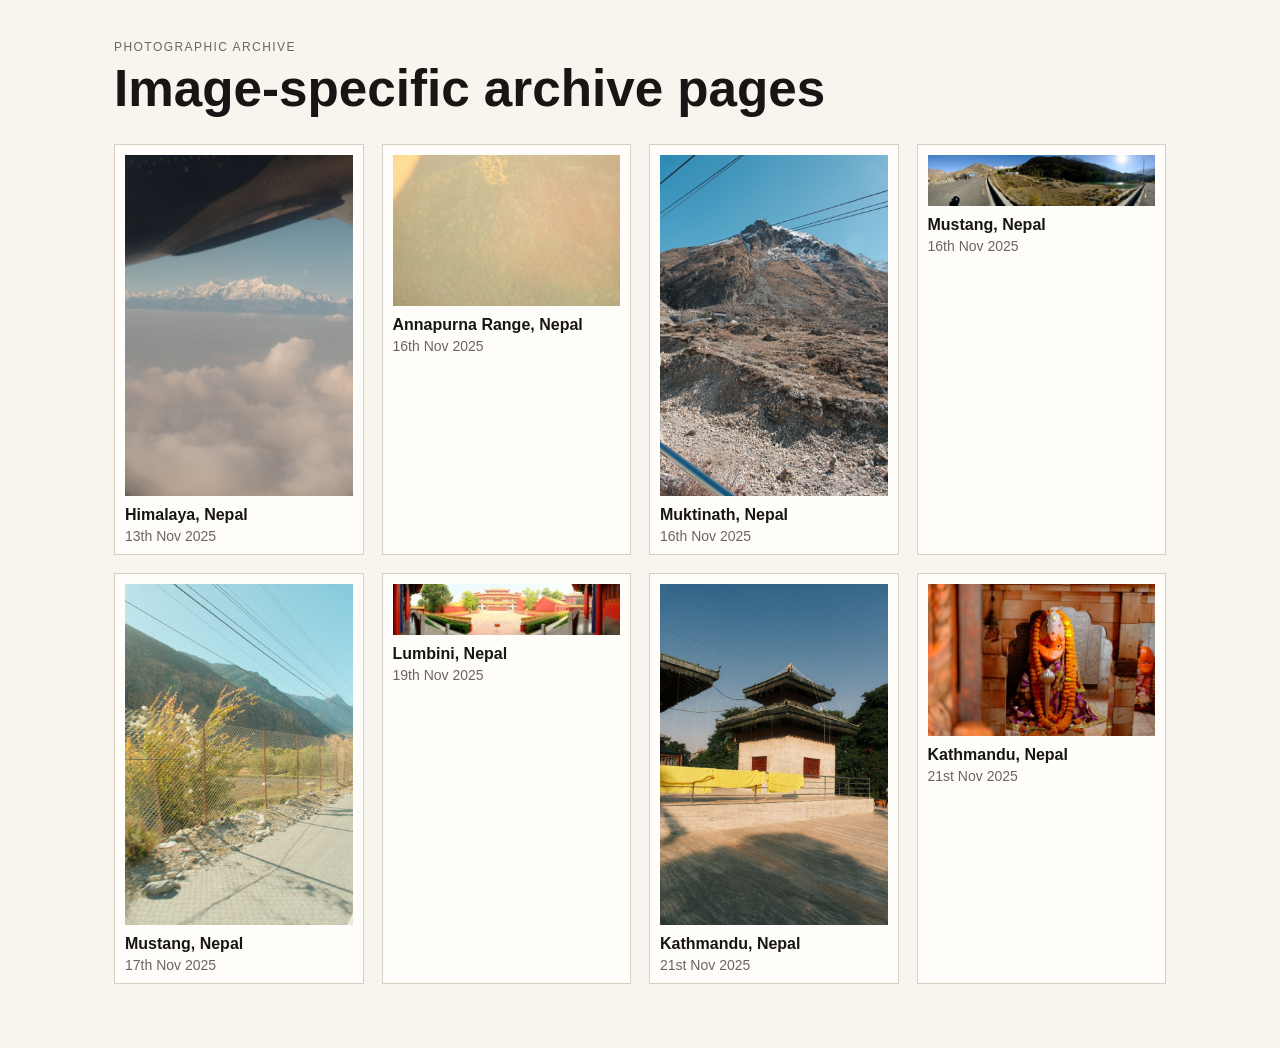
==== index.html @ 3bfbaed7 "Publish photo archive" ====
<!doctype html>
<html lang="en">
<head>
  <meta charset="utf-8" />
  <meta name="viewport" content="width=device-width, initial-scale=1" />
  <title>Photo Archive</title>
  <link rel="stylesheet" href="/assets/site.css" />
</head>
<body class="archive-index">
  <main class="wrap">
    <header class="site-header">
      <p class="eyebrow">Photographic Archive</p>
      <h1>Image-specific archive pages</h1>
    </header>
    <section class="grid">
      <a class="card" href="/p/dscf0310-8b909bae/">
  <img src="/images/dscf0310-8b909bae/detail.jpg" alt="Himalaya, Nepal" />
  <span class="card__label">Himalaya, Nepal</span>
  <span class="card__meta">13th Nov 2025</span>
</a>
<a class="card" href="/p/dscf0754-06ae79a2/">
  <img src="/images/dscf0754-06ae79a2/detail.jpg" alt="Annapurna Range, Nepal" />
  <span class="card__label">Annapurna Range, Nepal</span>
  <span class="card__meta">16th Nov 2025</span>
</a>
<a class="card" href="/p/dscf0997-1486abdd/">
  <img src="/images/dscf0997-1486abdd/detail.jpg" alt="Muktinath, Nepal" />
  <span class="card__label">Muktinath, Nepal</span>
  <span class="card__meta">16th Nov 2025</span>
</a>
<a class="card" href="/p/dscf1025-cd032dc7/">
  <img src="/images/dscf1025-cd032dc7/detail.jpg" alt="Mustang, Nepal" />
  <span class="card__label">Mustang, Nepal</span>
  <span class="card__meta">16th Nov 2025</span>
</a>
<a class="card" href="/p/dscf1044-2c454074/">
  <img src="/images/dscf1044-2c454074/detail.jpg" alt="Mustang, Nepal" />
  <span class="card__label">Mustang, Nepal</span>
  <span class="card__meta">17th Nov 2025</span>
</a>
<a class="card" href="/p/dscf1421-e62c2c17/">
  <img src="/images/dscf1421-e62c2c17/detail.jpg" alt="Lumbini, Nepal" />
  <span class="card__label">Lumbini, Nepal</span>
  <span class="card__meta">19th Nov 2025</span>
</a>
<a class="card" href="/p/dscf1485-e1faf203/">
  <img src="/images/dscf1485-e1faf203/detail.jpg" alt="Kathmandu, Nepal" />
  <span class="card__label">Kathmandu, Nepal</span>
  <span class="card__meta">21st Nov 2025</span>
</a>
<a class="card" href="/p/dscf1502-a4a870d9/">
  <img src="/images/dscf1502-a4a870d9/detail.jpg" alt="Kathmandu, Nepal" />
  <span class="card__label">Kathmandu, Nepal</span>
  <span class="card__meta">21st Nov 2025</span>
</a>
    </section>
  </main>
</body>
</html>
---- assets/site.css ----
:root {
  --paper: #f8f4ee;
  --ink: #181614;
  --muted: #6d655d;
  --rule: #d9cec0;
  --accent: #8c6e44;
  --panel: #fffdfa;
}

* { box-sizing: border-box; }
body {
  margin: 0;
  background: var(--paper);
  color: var(--ink);
  font-family: "Public Sans", Arial, sans-serif;
}
a { color: inherit; }
.wrap {
  max-width: 1100px;
  margin: 0 auto;
  padding: 40px 24px 64px;
}
.site-header, .page-header {
  margin-bottom: 28px;
}
.eyebrow {
  margin: 0 0 8px;
  text-transform: uppercase;
  letter-spacing: .12em;
  font-size: 12px;
  color: var(--muted);
}
h1 {
  margin: 0 0 8px;
  font-size: clamp(28px, 4vw, 52px);
  line-height: 1.05;
}
.lede {
  margin: 0;
  color: var(--muted);
}
.grid {
  display: grid;
  grid-template-columns: repeat(auto-fill, minmax(240px, 1fr));
  gap: 18px;
}
.card {
  display: block;
  text-decoration: none;
  background: var(--panel);
  border: 1px solid var(--rule);
  padding: 10px;
}
.card img {
  width: 100%;
  display: block;
  margin-bottom: 10px;
}
.card__label {
  display: block;
  font-weight: 600;
}
.card__meta {
  display: block;
  margin-top: 4px;
  color: var(--muted);
  font-size: 14px;
}
.hero {
  margin: 0 0 28px;
}
.hero img {
  width: 100%;
  display: block;
}
.meta-grid {
  display: grid;
  grid-template-columns: repeat(2, minmax(0, 1fr));
  gap: 18px;
}
.meta-card {
  background: var(--panel);
  border: 1px solid var(--rule);
  padding: 18px;
}
.meta-card.wide {
  grid-column: 1 / -1;
}
.meta-card h3 {
  margin: 0 0 12px;
  font-size: 16px;
}
.meta-card p {
  margin: 0 0 8px;
  line-height: 1.5;
}
.meta-card .muted {
  color: var(--muted);
}
.meta-card ul {
  list-style: none;
  margin: 0;
  padding: 0;
}
.meta-card li {
  display: flex;
  justify-content: space-between;
  gap: 12px;
  padding: 8px 0;
  border-top: 1px solid var(--rule);
}
.meta-card li:first-child {
  border-top: 0;
  padding-top: 0;
}
.meta-card li span {
  color: var(--muted);
}
.settings-list li {
  align-items: start;
}
.settings-list strong {
  text-align: right;
  max-width: 58%;
}
@media (max-width: 720px) {
  .meta-grid {
    grid-template-columns: 1fr;
  }
  .meta-card li {
    flex-direction: column;
    gap: 4px;
  }
  .settings-list strong {
    max-width: 100%;
    text-align: left;
  }
}
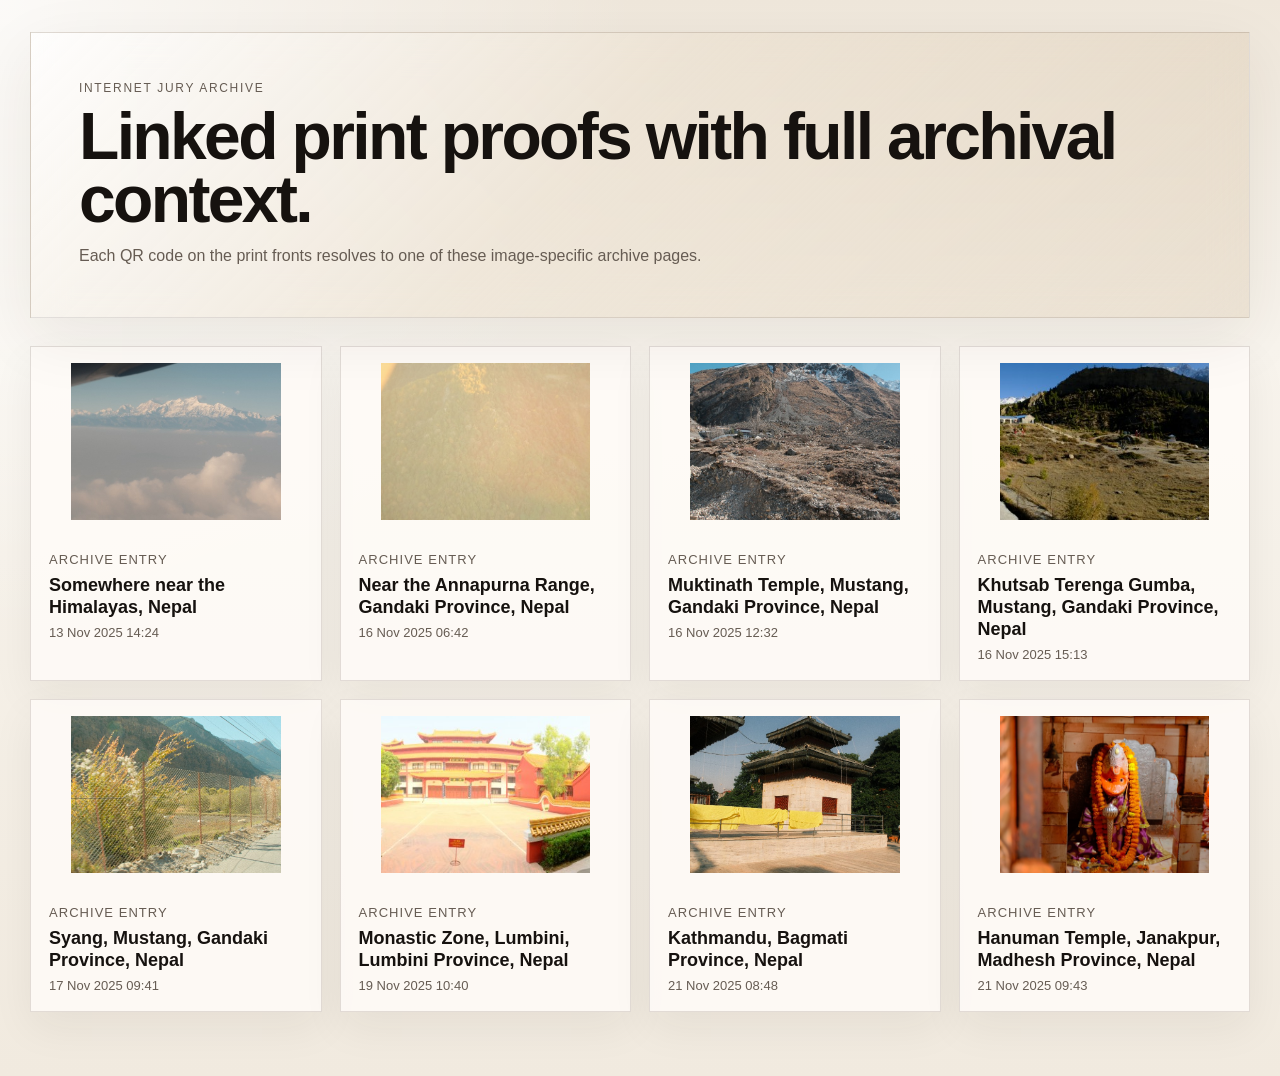
==== commit 7a4d5359: "Publish photo archive" ====
--- a/index.html
+++ b/index.html
@@ -3,55 +3,98 @@
 <head>
   <meta charset="utf-8" />
   <meta name="viewport" content="width=device-width, initial-scale=1" />
-  <title>Photo Archive</title>
+  <title>Internet Jury Archive</title>
   <link rel="stylesheet" href="/assets/site.css" />
 </head>
 <body class="archive-index">
-  <main class="wrap">
-    <header class="site-header">
-      <p class="eyebrow">Photographic Archive</p>
-      <h1>Image-specific archive pages</h1>
-    </header>
-    <section class="grid">
-      <a class="card" href="/p/dscf0310-8b909bae/">
-  <img src="/images/dscf0310-8b909bae/detail.jpg" alt="Himalaya, Nepal" />
-  <span class="card__label">Himalaya, Nepal</span>
-  <span class="card__meta">13th Nov 2025</span>
+  <main class="shell">
+    <section class="index-hero">
+      <div class="index-hero__copy">
+        <p class="eyebrow">Internet Jury Archive</p>
+        <h1>Linked print proofs with full archival context.</h1>
+        <p class="lede">Each QR code on the print fronts resolves to one of these image-specific archive pages.</p>
+      </div>
+    </section>
+    <section class="archive-grid">
+      <a class="archive-card" href="/p/dscf0310-8b909bae/">
+  <figure class="archive-card__image">
+    <img src="/images/dscf0310-8b909bae/detail.jpg" alt="Somewhere near the Himalayas, Nepal" />
+  </figure>
+  <div class="archive-card__body">
+    <span class="archive-card__eyebrow">Archive entry</span>
+    <strong class="archive-card__label">Somewhere near the Himalayas, Nepal</strong>
+    <span class="archive-card__meta">13 Nov 2025  14:24</span>
+  </div>
 </a>
-<a class="card" href="/p/dscf0754-06ae79a2/">
-  <img src="/images/dscf0754-06ae79a2/detail.jpg" alt="Annapurna Range, Nepal" />
-  <span class="card__label">Annapurna Range, Nepal</span>
-  <span class="card__meta">16th Nov 2025</span>
+<a class="archive-card" href="/p/dscf0754-06ae79a2/">
+  <figure class="archive-card__image">
+    <img src="/images/dscf0754-06ae79a2/detail.jpg" alt="Near the Annapurna Range, Gandaki Province, Nepal" />
+  </figure>
+  <div class="archive-card__body">
+    <span class="archive-card__eyebrow">Archive entry</span>
+    <strong class="archive-card__label">Near the Annapurna Range, Gandaki Province, Nepal</strong>
+    <span class="archive-card__meta">16 Nov 2025  06:42</span>
+  </div>
 </a>
-<a class="card" href="/p/dscf0997-1486abdd/">
-  <img src="/images/dscf0997-1486abdd/detail.jpg" alt="Muktinath, Nepal" />
-  <span class="card__label">Muktinath, Nepal</span>
-  <span class="card__meta">16th Nov 2025</span>
+<a class="archive-card" href="/p/dscf0997-1486abdd/">
+  <figure class="archive-card__image">
+    <img src="/images/dscf0997-1486abdd/detail.jpg" alt="Muktinath Temple, Mustang, Gandaki Province, Nepal" />
+  </figure>
+  <div class="archive-card__body">
+    <span class="archive-card__eyebrow">Archive entry</span>
+    <strong class="archive-card__label">Muktinath Temple, Mustang, Gandaki Province, Nepal</strong>
+    <span class="archive-card__meta">16 Nov 2025  12:32</span>
+  </div>
 </a>
-<a class="card" href="/p/dscf1025-cd032dc7/">
-  <img src="/images/dscf1025-cd032dc7/detail.jpg" alt="Mustang, Nepal" />
-  <span class="card__label">Mustang, Nepal</span>
-  <span class="card__meta">16th Nov 2025</span>
+<a class="archive-card" href="/p/dscf1025-cd032dc7/">
+  <figure class="archive-card__image">
+    <img src="/images/dscf1025-cd032dc7/detail.jpg" alt="Khutsab Terenga Gumba, Mustang, Gandaki Province, Nepal" />
+  </figure>
+  <div class="archive-card__body">
+    <span class="archive-card__eyebrow">Archive entry</span>
+    <strong class="archive-card__label">Khutsab Terenga Gumba, Mustang, Gandaki Province, Nepal</strong>
+    <span class="archive-card__meta">16 Nov 2025  15:13</span>
+  </div>
 </a>
-<a class="card" href="/p/dscf1044-2c454074/">
-  <img src="/images/dscf1044-2c454074/detail.jpg" alt="Mustang, Nepal" />
-  <span class="card__label">Mustang, Nepal</span>
-  <span class="card__meta">17th Nov 2025</span>
+<a class="archive-card" href="/p/dscf1044-2c454074/">
+  <figure class="archive-card__image">
+    <img src="/images/dscf1044-2c454074/detail.jpg" alt="Syang, Mustang, Gandaki Province, Nepal" />
+  </figure>
+  <div class="archive-card__body">
+    <span class="archive-card__eyebrow">Archive entry</span>
+    <strong class="archive-card__label">Syang, Mustang, Gandaki Province, Nepal</strong>
+    <span class="archive-card__meta">17 Nov 2025  09:41</span>
+  </div>
 </a>
-<a class="card" href="/p/dscf1421-e62c2c17/">
-  <img src="/images/dscf1421-e62c2c17/detail.jpg" alt="Lumbini, Nepal" />
-  <span class="card__label">Lumbini, Nepal</span>
-  <span class="card__meta">19th Nov 2025</span>
+<a class="archive-card" href="/p/dscf1421-e62c2c17/">
+  <figure class="archive-card__image">
+    <img src="/images/dscf1421-e62c2c17/detail.jpg" alt="Monastic Zone, Lumbini, Lumbini Province, Nepal" />
+  </figure>
+  <div class="archive-card__body">
+    <span class="archive-card__eyebrow">Archive entry</span>
+    <strong class="archive-card__label">Monastic Zone, Lumbini, Lumbini Province, Nepal</strong>
+    <span class="archive-card__meta">19 Nov 2025  10:40</span>
+  </div>
 </a>
-<a class="card" href="/p/dscf1485-e1faf203/">
-  <img src="/images/dscf1485-e1faf203/detail.jpg" alt="Kathmandu, Nepal" />
-  <span class="card__label">Kathmandu, Nepal</span>
-  <span class="card__meta">21st Nov 2025</span>
+<a class="archive-card" href="/p/dscf1485-e1faf203/">
+  <figure class="archive-card__image">
+    <img src="/images/dscf1485-e1faf203/detail.jpg" alt="Kathmandu, Bagmati Province, Nepal" />
+  </figure>
+  <div class="archive-card__body">
+    <span class="archive-card__eyebrow">Archive entry</span>
+    <strong class="archive-card__label">Kathmandu, Bagmati Province, Nepal</strong>
+    <span class="archive-card__meta">21 Nov 2025  08:48</span>
+  </div>
 </a>
-<a class="card" href="/p/dscf1502-a4a870d9/">
-  <img src="/images/dscf1502-a4a870d9/detail.jpg" alt="Kathmandu, Nepal" />
-  <span class="card__label">Kathmandu, Nepal</span>
-  <span class="card__meta">21st Nov 2025</span>
+<a class="archive-card" href="/p/dscf1502-a4a870d9/">
+  <figure class="archive-card__image">
+    <img src="/images/dscf1502-a4a870d9/detail.jpg" alt="Hanuman Temple, Janakpur, Madhesh Province, Nepal" />
+  </figure>
+  <div class="archive-card__body">
+    <span class="archive-card__eyebrow">Archive entry</span>
+    <strong class="archive-card__label">Hanuman Temple, Janakpur, Madhesh Province, Nepal</strong>
+    <span class="archive-card__meta">21 Nov 2025  09:43</span>
+  </div>
 </a>
     </section>
   </main>
--- a/assets/site.css
+++ b/assets/site.css
@@ -1,138 +1,302 @@
 :root {
-  --paper: #f8f4ee;
-  --ink: #181614;
-  --muted: #6d655d;
-  --rule: #d9cec0;
-  --accent: #8c6e44;
-  --panel: #fffdfa;
+  --paper: #f4efe6;
+  --ink: #16120f;
+  --muted: #665c53;
+  --rule: rgba(103, 87, 74, 0.18);
+  --panel: rgba(255, 252, 248, 0.84);
+  --panel-strong: rgba(255, 252, 248, 0.92);
+  --accent: #8a6944;
+  --accent-soft: #eadfce;
+  --glow: rgba(139, 110, 68, 0.16);
+  --hero-grad: linear-gradient(135deg, rgba(255,255,255,0.72), rgba(234,223,206,0.6) 45%, rgba(183,149,102,0.18));
 }
 
 * { box-sizing: border-box; }
+html, body { margin: 0; }
 body {
-  margin: 0;
-  background: var(--paper);
+  background:
+    radial-gradient(circle at top left, rgba(255,255,255,0.8), transparent 38%),
+    linear-gradient(180deg, #efe7db 0%, #f8f4ed 32%, #f1eadf 100%);
   color: var(--ink);
   font-family: "Public Sans", Arial, sans-serif;
 }
 a { color: inherit; }
-.wrap {
-  max-width: 1100px;
+img { display: block; max-width: 100%; }
+
+.shell {
+  width: min(1220px, calc(100vw - 40px));
   margin: 0 auto;
-  padding: 40px 24px 64px;
-}
-.site-header, .page-header {
+  padding: 32px 0 64px;
+}
+
+.eyebrow {
+  margin: 0 0 10px;
+  text-transform: uppercase;
+  letter-spacing: 0.14em;
+  font-size: 12px;
+  color: var(--muted);
+}
+
+.lede {
+  margin: 0;
+  color: var(--muted);
+  line-height: 1.55;
+}
+
+h1, h2, h3, p { margin-top: 0; }
+h1 {
+  margin-bottom: 12px;
+  font-size: clamp(34px, 6vw, 66px);
+  line-height: 0.96;
+  letter-spacing: -0.04em;
+}
+
+h2 {
+  margin: 0;
+  font-size: clamp(24px, 3vw, 34px);
+  line-height: 1.03;
+}
+
+h3 {
+  margin: 0;
+  font-size: 16px;
+}
+
+.index-hero,
+.page-hero {
+  position: relative;
+  overflow: hidden;
+  border: 1px solid var(--rule);
+  background: var(--hero-grad);
+  backdrop-filter: blur(18px);
+  box-shadow: 0 20px 60px rgba(46, 35, 22, 0.08);
+}
+
+.index-hero {
+  padding: 48px;
   margin-bottom: 28px;
 }
-.eyebrow {
-  margin: 0 0 8px;
-  text-transform: uppercase;
-  letter-spacing: .12em;
-  font-size: 12px;
-  color: var(--muted);
-}
-h1 {
-  margin: 0 0 8px;
-  font-size: clamp(28px, 4vw, 52px);
-  line-height: 1.05;
-}
-.lede {
-  margin: 0;
-  color: var(--muted);
-}
-.grid {
-  display: grid;
-  grid-template-columns: repeat(auto-fill, minmax(240px, 1fr));
+
+.archive-grid {
+  display: grid;
+  grid-template-columns: repeat(auto-fit, minmax(250px, 1fr));
   gap: 18px;
 }
-.card {
+
+.archive-card {
   display: block;
   text-decoration: none;
   background: var(--panel);
   border: 1px solid var(--rule);
-  padding: 10px;
-}
-.card img {
+  overflow: hidden;
+  transition: transform .18s ease, box-shadow .18s ease;
+  box-shadow: 0 16px 40px rgba(42, 29, 16, 0.06);
+}
+
+.archive-card:hover {
+  transform: translateY(-2px);
+  box-shadow: 0 20px 44px rgba(42, 29, 16, 0.12);
+}
+
+.archive-card__image img {
   width: 100%;
+  aspect-ratio: 4 / 3;
+  object-fit: cover;
+}
+
+.archive-card__body {
+  padding: 16px 18px 18px;
+}
+
+.archive-card__eyebrow,
+.archive-card__meta {
   display: block;
-  margin-bottom: 10px;
-}
-.card__label {
+  color: var(--muted);
+  font-size: 13px;
+}
+
+.archive-card__eyebrow {
+  margin-bottom: 8px;
+  letter-spacing: 0.08em;
+  text-transform: uppercase;
+}
+
+.archive-card__label {
   display: block;
-  font-weight: 600;
-}
-.card__meta {
-  display: block;
-  margin-top: 4px;
-  color: var(--muted);
-  font-size: 14px;
-}
-.hero {
-  margin: 0 0 28px;
-}
-.hero img {
+  margin-bottom: 6px;
+  font-size: 18px;
+  line-height: 1.22;
+}
+
+.page {
+  display: grid;
+  gap: 24px;
+}
+
+.page-hero {
+  display: grid;
+  grid-template-columns: minmax(0, 1.65fr) minmax(280px, 0.95fr);
+  gap: 0;
+}
+
+.page-hero__media {
+  min-height: 520px;
+  background: rgba(255,255,255,0.22);
+}
+
+.page-hero__media img {
   width: 100%;
-  display: block;
-}
+  height: 100%;
+  object-fit: cover;
+}
+
+.page-hero__aside {
+  padding: 34px 30px;
+  background: linear-gradient(180deg, rgba(255,255,255,0.64), rgba(255,250,244,0.86));
+  border-left: 1px solid var(--rule);
+}
+
+.hero-facts {
+  display: grid;
+  gap: 12px;
+  margin: 28px 0 0;
+}
+
+.hero-facts div {
+  padding-top: 10px;
+  border-top: 1px solid var(--rule);
+}
+
+.hero-facts dt {
+  margin-bottom: 4px;
+  color: var(--muted);
+  font-size: 12px;
+  text-transform: uppercase;
+  letter-spacing: .12em;
+}
+
+.hero-facts dd {
+  margin: 0;
+  font-size: 15px;
+  line-height: 1.35;
+}
+
 .meta-grid {
   display: grid;
   grid-template-columns: repeat(2, minmax(0, 1fr));
   gap: 18px;
 }
+
+.meta-card,
+.editorial-note,
+.wide-section {
+  background: var(--panel-strong);
+  border: 1px solid var(--rule);
+  box-shadow: 0 10px 32px rgba(42, 29, 16, 0.05);
+}
+
 .meta-card {
-  background: var(--panel);
-  border: 1px solid var(--rule);
-  padding: 18px;
-}
-.meta-card.wide {
-  grid-column: 1 / -1;
-}
-.meta-card h3 {
-  margin: 0 0 12px;
-  font-size: 16px;
-}
-.meta-card p {
-  margin: 0 0 8px;
-  line-height: 1.5;
-}
-.meta-card .muted {
-  color: var(--muted);
-}
-.meta-card ul {
+  padding: 20px;
+}
+
+.meta-card__header {
+  display: flex;
+  align-items: center;
+  gap: 10px;
+  margin-bottom: 12px;
+}
+
+.meta-card__icon {
+  display: inline-flex;
+  align-items: center;
+  justify-content: center;
+  width: 28px;
+  height: 28px;
+  border-radius: 999px;
+  background: var(--accent-soft);
+  color: var(--accent);
+  font-size: 15px;
+}
+
+.meta-card__value {
+  margin-bottom: 8px;
+  font-size: 17px;
+  line-height: 1.38;
+}
+
+.meta-card__muted,
+.meta-card__source {
+  margin: 0;
+  color: var(--muted);
+  font-size: 14px;
+  line-height: 1.45;
+}
+
+.meta-card__source a {
+  color: var(--accent);
+}
+
+.fact-list,
+.settings-grid {
   list-style: none;
   margin: 0;
   padding: 0;
 }
-.meta-card li {
+
+.fact-list li,
+.settings-grid li {
   display: flex;
   justify-content: space-between;
-  gap: 12px;
-  padding: 8px 0;
+  gap: 16px;
+  padding: 10px 0;
   border-top: 1px solid var(--rule);
 }
-.meta-card li:first-child {
+
+.fact-list li:first-child,
+.settings-grid li:first-child {
   border-top: 0;
   padding-top: 0;
 }
-.meta-card li span {
-  color: var(--muted);
-}
-.settings-list li {
-  align-items: start;
-}
-.settings-list strong {
+
+.fact-list span,
+.settings-grid span {
+  color: var(--muted);
+}
+
+.fact-list strong,
+.settings-grid strong {
   text-align: right;
-  max-width: 58%;
-}
-@media (max-width: 720px) {
-  .meta-grid {
+  max-width: 60%;
+  line-height: 1.35;
+}
+
+.editorial-note,
+.wide-section {
+  padding: 24px;
+}
+
+.settings-grid {
+  display: grid;
+  grid-template-columns: repeat(2, minmax(0, 1fr));
+  column-gap: 26px;
+}
+
+@media (max-width: 940px) {
+  .page-hero {
     grid-template-columns: 1fr;
   }
-  .meta-card li {
-    flex-direction: column;
-    gap: 4px;
+
+  .page-hero__media {
+    min-height: 360px;
   }
-  .settings-list strong {
-    max-width: 100%;
-    text-align: left;
+
+  .page-hero__aside {
+    border-left: 0;
+    border-top: 1px solid var(--rule);
+  }
+
+  .meta-grid,
+  .settings-grid {
+    grid-template-columns: 1fr;
   }
 }
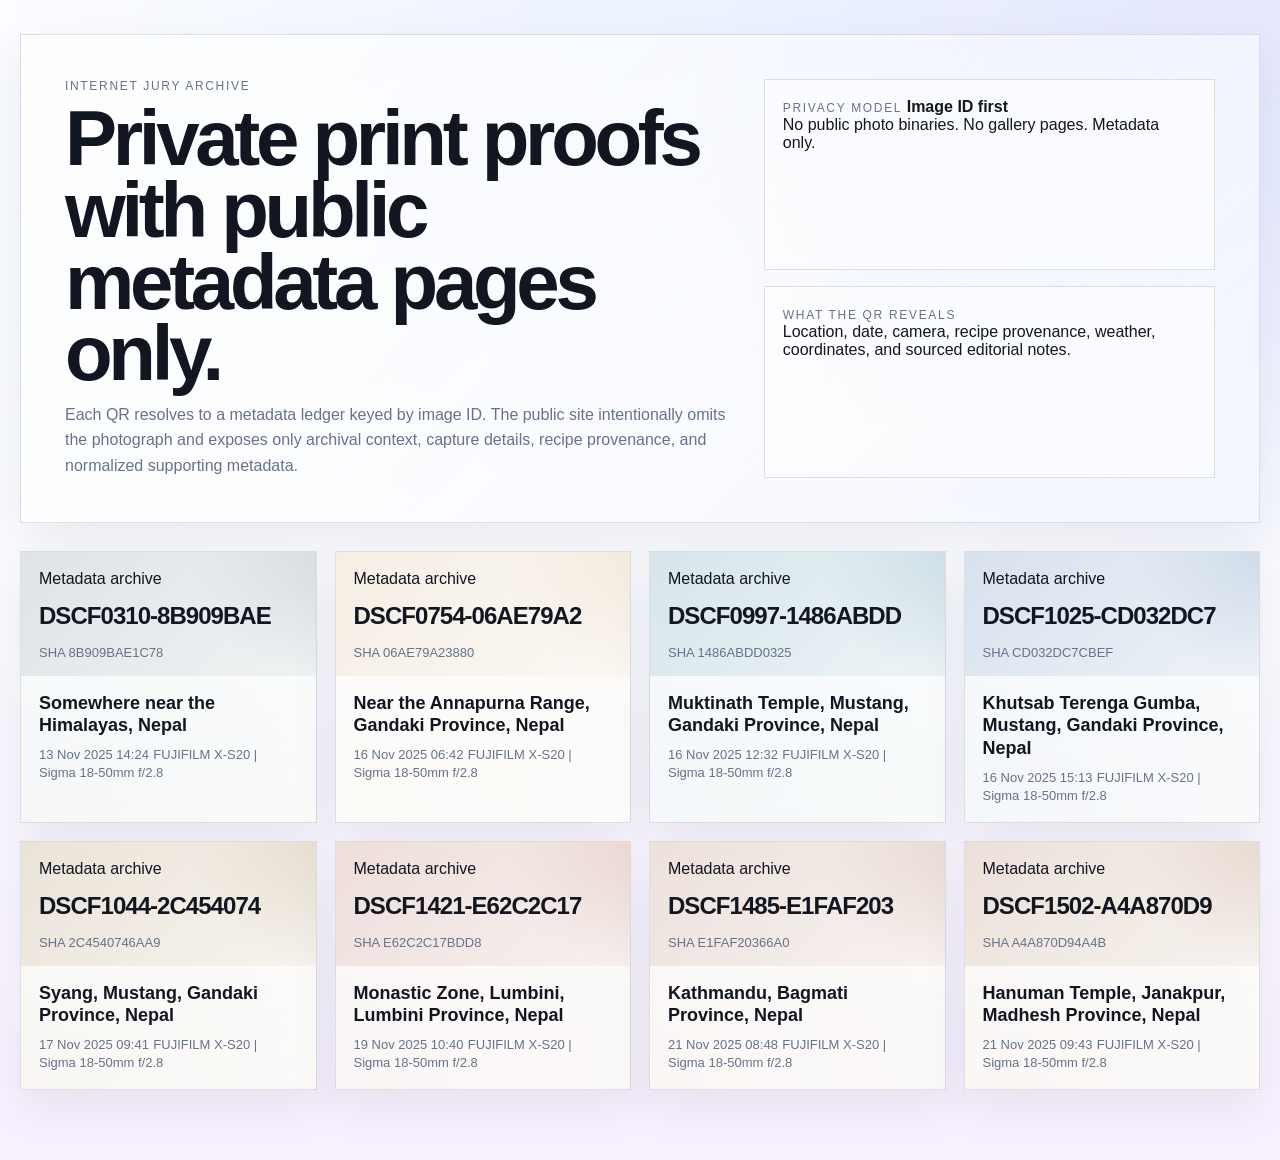
==== commit 0d8a8259: "Publish photo archive" ====
--- a/index.html
+++ b/index.html
@@ -3,6 +3,7 @@
 <head>
   <meta charset="utf-8" />
   <meta name="viewport" content="width=device-width, initial-scale=1" />
+  <meta name="robots" content="noindex,noimageindex,nofollow" />
   <title>Internet Jury Archive</title>
   <link rel="stylesheet" href="/assets/site.css" />
 </head>
@@ -11,89 +12,117 @@
     <section class="index-hero">
       <div class="index-hero__copy">
         <p class="eyebrow">Internet Jury Archive</p>
-        <h1>Linked print proofs with full archival context.</h1>
-        <p class="lede">Each QR code on the print fronts resolves to one of these image-specific archive pages.</p>
+        <h1>Private print proofs with public metadata pages only.</h1>
+        <p class="lede">Each QR resolves to a metadata ledger keyed by image ID. The public site intentionally omits the photograph and exposes only archival context, capture details, recipe provenance, and normalized supporting metadata.</p>
+      </div>
+      <div class="index-hero__panel">
+        <div>
+          <span class="panel-label">Privacy model</span>
+          <strong>Image ID first</strong>
+          <p>No public photo binaries. No gallery pages. Metadata only.</p>
+        </div>
+        <div>
+          <span class="panel-label">What the QR reveals</span>
+          <p>Location, date, camera, recipe provenance, weather, coordinates, and sourced editorial notes.</p>
+        </div>
       </div>
     </section>
+
     <section class="archive-grid">
-      <a class="archive-card" href="/p/dscf0310-8b909bae/">
-  <figure class="archive-card__image">
-    <img src="/images/dscf0310-8b909bae/detail.jpg" alt="Somewhere near the Himalayas, Nepal" />
-  </figure>
+      <a class="archive-card" href="/p/dscf0310-8b909bae/" style="--accent:#738A94;--accent-soft:#D8DEE1;--panel:#EEF1F2;--date-accent:#63777F;--weather-accent:#96A7AF;">
+  <div class="archive-card__hero">
+    <span class="archive-card__eyebrow">Metadata archive</span>
+    <strong class="archive-card__id">DSCF0310-8B909BAE</strong>
+    <span class="archive-card__checksum">SHA 8B909BAE1C78</span>
+  </div>
   <div class="archive-card__body">
-    <span class="archive-card__eyebrow">Archive entry</span>
     <strong class="archive-card__label">Somewhere near the Himalayas, Nepal</strong>
     <span class="archive-card__meta">13 Nov 2025  14:24</span>
+    <span class="archive-card__meta">FUJIFILM X-S20  |  Sigma 18-50mm f/2.8</span>
   </div>
 </a>
-<a class="archive-card" href="/p/dscf0754-06ae79a2/">
-  <figure class="archive-card__image">
-    <img src="/images/dscf0754-06ae79a2/detail.jpg" alt="Near the Annapurna Range, Gandaki Province, Nepal" />
-  </figure>
+<a class="archive-card" href="/p/dscf0754-06ae79a2/" style="--accent:#D4B88E;--accent-soft:#F3EBDF;--panel:#FAF6F1;--date-accent:#B69E7A;--weather-accent:#DFCAAA;">
+  <div class="archive-card__hero">
+    <span class="archive-card__eyebrow">Metadata archive</span>
+    <strong class="archive-card__id">DSCF0754-06AE79A2</strong>
+    <span class="archive-card__checksum">SHA 06AE79A23880</span>
+  </div>
   <div class="archive-card__body">
-    <span class="archive-card__eyebrow">Archive entry</span>
     <strong class="archive-card__label">Near the Annapurna Range, Gandaki Province, Nepal</strong>
     <span class="archive-card__meta">16 Nov 2025  06:42</span>
+    <span class="archive-card__meta">FUJIFILM X-S20  |  Sigma 18-50mm f/2.8</span>
   </div>
 </a>
-<a class="archive-card" href="/p/dscf0997-1486abdd/">
-  <figure class="archive-card__image">
-    <img src="/images/dscf0997-1486abdd/detail.jpg" alt="Muktinath Temple, Mustang, Gandaki Province, Nepal" />
-  </figure>
+<a class="archive-card" href="/p/dscf0997-1486abdd/" style="--accent:#5390A9;--accent-soft:#CFE0E7;--panel:#EAF2F5;--date-accent:#477C91;--weather-accent:#7EACBE;">
+  <div class="archive-card__hero">
+    <span class="archive-card__eyebrow">Metadata archive</span>
+    <strong class="archive-card__id">DSCF0997-1486ABDD</strong>
+    <span class="archive-card__checksum">SHA 1486ABDD0325</span>
+  </div>
   <div class="archive-card__body">
-    <span class="archive-card__eyebrow">Archive entry</span>
     <strong class="archive-card__label">Muktinath Temple, Mustang, Gandaki Province, Nepal</strong>
     <span class="archive-card__meta">16 Nov 2025  12:32</span>
+    <span class="archive-card__meta">FUJIFILM X-S20  |  Sigma 18-50mm f/2.8</span>
   </div>
 </a>
-<a class="archive-card" href="/p/dscf1025-cd032dc7/">
-  <figure class="archive-card__image">
-    <img src="/images/dscf1025-cd032dc7/detail.jpg" alt="Khutsab Terenga Gumba, Mustang, Gandaki Province, Nepal" />
-  </figure>
+<a class="archive-card" href="/p/dscf1025-cd032dc7/" style="--accent:#5782B3;--accent-soft:#D0DCEA;--panel:#EBF0F6;--date-accent:#4B709A;--weather-accent:#81A1C6;">
+  <div class="archive-card__hero">
+    <span class="archive-card__eyebrow">Metadata archive</span>
+    <strong class="archive-card__id">DSCF1025-CD032DC7</strong>
+    <span class="archive-card__checksum">SHA CD032DC7CBEF</span>
+  </div>
   <div class="archive-card__body">
-    <span class="archive-card__eyebrow">Archive entry</span>
     <strong class="archive-card__label">Khutsab Terenga Gumba, Mustang, Gandaki Province, Nepal</strong>
     <span class="archive-card__meta">16 Nov 2025  15:13</span>
+    <span class="archive-card__meta">FUJIFILM X-S20  |  Sigma 18-50mm f/2.8</span>
   </div>
 </a>
-<a class="archive-card" href="/p/dscf1044-2c454074/">
-  <figure class="archive-card__image">
-    <img src="/images/dscf1044-2c454074/detail.jpg" alt="Syang, Mustang, Gandaki Province, Nepal" />
-  </figure>
+<a class="archive-card" href="/p/dscf1044-2c454074/" style="--accent:#AA8A59;--accent-soft:#E7DED1;--panel:#F5F1EB;--date-accent:#92774D;--weather-accent:#BFA782;">
+  <div class="archive-card__hero">
+    <span class="archive-card__eyebrow">Metadata archive</span>
+    <strong class="archive-card__id">DSCF1044-2C454074</strong>
+    <span class="archive-card__checksum">SHA 2C4540746AA9</span>
+  </div>
   <div class="archive-card__body">
-    <span class="archive-card__eyebrow">Archive entry</span>
     <strong class="archive-card__label">Syang, Mustang, Gandaki Province, Nepal</strong>
     <span class="archive-card__meta">17 Nov 2025  09:41</span>
+    <span class="archive-card__meta">FUJIFILM X-S20  |  Sigma 18-50mm f/2.8</span>
   </div>
 </a>
-<a class="archive-card" href="/p/dscf1421-e62c2c17/">
-  <figure class="archive-card__image">
-    <img src="/images/dscf1421-e62c2c17/detail.jpg" alt="Monastic Zone, Lumbini, Lumbini Province, Nepal" />
-  </figure>
+<a class="archive-card" href="/p/dscf1421-e62c2c17/" style="--accent:#B67462;--accent-soft:#EBD8D3;--panel:#F6EEEC;--date-accent:#9D6454;--weather-accent:#C89789;">
+  <div class="archive-card__hero">
+    <span class="archive-card__eyebrow">Metadata archive</span>
+    <strong class="archive-card__id">DSCF1421-E62C2C17</strong>
+    <span class="archive-card__checksum">SHA E62C2C17BDD8</span>
+  </div>
   <div class="archive-card__body">
-    <span class="archive-card__eyebrow">Archive entry</span>
     <strong class="archive-card__label">Monastic Zone, Lumbini, Lumbini Province, Nepal</strong>
     <span class="archive-card__meta">19 Nov 2025  10:40</span>
+    <span class="archive-card__meta">FUJIFILM X-S20  |  Sigma 18-50mm f/2.8</span>
   </div>
 </a>
-<a class="archive-card" href="/p/dscf1485-e1faf203/">
-  <figure class="archive-card__image">
-    <img src="/images/dscf1485-e1faf203/detail.jpg" alt="Kathmandu, Bagmati Province, Nepal" />
-  </figure>
+<a class="archive-card" href="/p/dscf1485-e1faf203/" style="--accent:#B07E67;--accent-soft:#E9DBD4;--panel:#F6F0ED;--date-accent:#976C59;--weather-accent:#C49E8D;">
+  <div class="archive-card__hero">
+    <span class="archive-card__eyebrow">Metadata archive</span>
+    <strong class="archive-card__id">DSCF1485-E1FAF203</strong>
+    <span class="archive-card__checksum">SHA E1FAF20366A0</span>
+  </div>
   <div class="archive-card__body">
-    <span class="archive-card__eyebrow">Archive entry</span>
     <strong class="archive-card__label">Kathmandu, Bagmati Province, Nepal</strong>
     <span class="archive-card__meta">21 Nov 2025  08:48</span>
+    <span class="archive-card__meta">FUJIFILM X-S20  |  Sigma 18-50mm f/2.8</span>
   </div>
 </a>
-<a class="archive-card" href="/p/dscf1502-a4a870d9/">
-  <figure class="archive-card__image">
-    <img src="/images/dscf1502-a4a870d9/detail.jpg" alt="Hanuman Temple, Janakpur, Madhesh Province, Nepal" />
-  </figure>
+<a class="archive-card" href="/p/dscf1502-a4a870d9/" style="--accent:#AE7E5F;--accent-soft:#E8DBD2;--panel:#F5F0EC;--date-accent:#966C52;--weather-accent:#C29E87;">
+  <div class="archive-card__hero">
+    <span class="archive-card__eyebrow">Metadata archive</span>
+    <strong class="archive-card__id">DSCF1502-A4A870D9</strong>
+    <span class="archive-card__checksum">SHA A4A870D94A4B</span>
+  </div>
   <div class="archive-card__body">
-    <span class="archive-card__eyebrow">Archive entry</span>
     <strong class="archive-card__label">Hanuman Temple, Janakpur, Madhesh Province, Nepal</strong>
     <span class="archive-card__meta">21 Nov 2025  09:43</span>
+    <span class="archive-card__meta">FUJIFILM X-S20  |  Sigma 18-50mm f/2.8</span>
   </div>
 </a>
     </section>
--- a/assets/site.css
+++ b/assets/site.css
@@ -1,131 +1,151 @@
 :root {
-  --paper: #f4efe6;
-  --ink: #16120f;
-  --muted: #665c53;
-  --rule: rgba(103, 87, 74, 0.18);
-  --panel: rgba(255, 252, 248, 0.84);
-  --panel-strong: rgba(255, 252, 248, 0.92);
-  --accent: #8a6944;
-  --accent-soft: #eadfce;
-  --glow: rgba(139, 110, 68, 0.16);
-  --hero-grad: linear-gradient(135deg, rgba(255,255,255,0.72), rgba(234,223,206,0.6) 45%, rgba(183,149,102,0.18));
+  --paper: #f4f5fb;
+  --ink: #121621;
+  --muted: #66738a;
+  --rule: rgba(33, 43, 70, 0.14);
+  --accent: #6d7cff;
+  --accent-soft: #e5e9ff;
+  --panel: #f4f6ff;
+  --date-accent: #8e6fff;
+  --weather-accent: #52b9c8;
 }
 
 * { box-sizing: border-box; }
 html, body { margin: 0; }
 body {
-  background:
-    radial-gradient(circle at top left, rgba(255,255,255,0.8), transparent 38%),
-    linear-gradient(180deg, #efe7db 0%, #f8f4ed 32%, #f1eadf 100%);
   color: var(--ink);
   font-family: "Public Sans", Arial, sans-serif;
-}
-a { color: inherit; }
-img { display: block; max-width: 100%; }
-
-.shell {
-  width: min(1220px, calc(100vw - 40px));
-  margin: 0 auto;
-  padding: 32px 0 64px;
-}
-
-.eyebrow {
-  margin: 0 0 10px;
-  text-transform: uppercase;
-  letter-spacing: 0.14em;
-  font-size: 12px;
-  color: var(--muted);
-}
-
-.lede {
-  margin: 0;
-  color: var(--muted);
-  line-height: 1.55;
-}
-
+  background:
+    radial-gradient(circle at top left, rgba(255,255,255,0.82), transparent 34%),
+    radial-gradient(circle at top right, color-mix(in srgb, var(--accent) 18%, white), transparent 36%),
+    linear-gradient(180deg, #edf3ff 0%, #fbfcff 46%, #f8f0ff 100%);
+}
+
+a { color: inherit; text-decoration-thickness: 1px; }
 h1, h2, h3, p { margin-top: 0; }
 h1 {
   margin-bottom: 12px;
-  font-size: clamp(34px, 6vw, 66px);
-  line-height: 0.96;
-  letter-spacing: -0.04em;
+  font-size: clamp(38px, 6.2vw, 78px);
+  line-height: 0.92;
+  letter-spacing: -0.055em;
 }
 
 h2 {
   margin: 0;
-  font-size: clamp(24px, 3vw, 34px);
-  line-height: 1.03;
+  font-size: clamp(26px, 3vw, 34px);
+  line-height: 1.02;
 }
 
 h3 {
   margin: 0;
-  font-size: 16px;
+  font-size: 17px;
+}
+
+.shell {
+  width: min(1240px, calc(100vw - 40px));
+  margin: 0 auto;
+  padding: 34px 0 70px;
+}
+
+.eyebrow,
+.meta-card__eyebrow,
+.panel-label {
+  margin: 0 0 10px;
+  color: var(--muted);
+  font-size: 12px;
+  letter-spacing: 0.14em;
+  text-transform: uppercase;
+}
+
+.lede {
+  margin: 0;
+  color: var(--muted);
+  line-height: 1.58;
+}
+
+.index-hero,
+.page-hero,
+.archive-card,
+.meta-card,
+.editorial-note,
+.wide-section {
+  border: 1px solid var(--rule);
+  box-shadow: 0 18px 44px rgba(31, 40, 68, 0.08);
 }
 
 .index-hero,
 .page-hero {
-  position: relative;
-  overflow: hidden;
+  background:
+    linear-gradient(135deg, rgba(255,255,255,0.82), rgba(255,255,255,0.56) 42%, var(--panel)),
+    radial-gradient(circle at top right, color-mix(in srgb, var(--accent) 22%, white), transparent 42%);
+}
+
+.index-hero {
+  display: grid;
+  grid-template-columns: minmax(0, 1.2fr) minmax(280px, 0.8fr);
+  gap: 22px;
+  padding: 44px;
+  margin-bottom: 28px;
+}
+
+.index-hero__panel {
+  display: grid;
+  gap: 16px;
+}
+
+.index-hero__panel > div {
+  padding: 18px;
   border: 1px solid var(--rule);
-  background: var(--hero-grad);
-  backdrop-filter: blur(18px);
-  box-shadow: 0 20px 60px rgba(46, 35, 22, 0.08);
-}
-
-.index-hero {
-  padding: 48px;
-  margin-bottom: 28px;
+  background: rgba(255,255,255,0.62);
 }
 
 .archive-grid {
   display: grid;
-  grid-template-columns: repeat(auto-fit, minmax(250px, 1fr));
+  grid-template-columns: repeat(auto-fit, minmax(260px, 1fr));
   gap: 18px;
 }
 
 .archive-card {
   display: block;
   text-decoration: none;
-  background: var(--panel);
-  border: 1px solid var(--rule);
+  background:
+    linear-gradient(180deg, rgba(255,255,255,0.86), rgba(255,255,255,0.62)),
+    linear-gradient(135deg, color-mix(in srgb, var(--accent-soft) 84%, white), color-mix(in srgb, var(--panel) 82%, white));
   overflow: hidden;
-  transition: transform .18s ease, box-shadow .18s ease;
-  box-shadow: 0 16px 40px rgba(42, 29, 16, 0.06);
-}
-
-.archive-card:hover {
-  transform: translateY(-2px);
-  box-shadow: 0 20px 44px rgba(42, 29, 16, 0.12);
-}
-
-.archive-card__image img {
-  width: 100%;
-  aspect-ratio: 4 / 3;
-  object-fit: cover;
+}
+
+.archive-card__hero {
+  padding: 18px 18px 16px;
+  min-height: 124px;
+  display: flex;
+  flex-direction: column;
+  justify-content: space-between;
+  background:
+    radial-gradient(circle at top right, color-mix(in srgb, var(--accent) 28%, white), transparent 40%),
+    linear-gradient(135deg, color-mix(in srgb, var(--accent-soft) 84%, white), color-mix(in srgb, var(--panel) 84%, white));
+}
+
+.archive-card__id {
+  font-size: 24px;
+  font-weight: 700;
+  letter-spacing: -0.04em;
+}
+
+.archive-card__checksum,
+.archive-card__meta {
+  color: var(--muted);
+  font-size: 13px;
 }
 
 .archive-card__body {
   padding: 16px 18px 18px;
 }
 
-.archive-card__eyebrow,
-.archive-card__meta {
-  display: block;
-  color: var(--muted);
-  font-size: 13px;
-}
-
-.archive-card__eyebrow {
-  margin-bottom: 8px;
-  letter-spacing: 0.08em;
-  text-transform: uppercase;
-}
-
 .archive-card__label {
   display: block;
-  margin-bottom: 6px;
+  margin-bottom: 8px;
   font-size: 18px;
-  line-height: 1.22;
+  line-height: 1.26;
 }
 
 .page {
@@ -135,25 +155,37 @@
 
 .page-hero {
   display: grid;
-  grid-template-columns: minmax(0, 1.65fr) minmax(280px, 0.95fr);
-  gap: 0;
-}
-
-.page-hero__media {
-  min-height: 520px;
-  background: rgba(255,255,255,0.22);
-}
-
-.page-hero__media img {
-  width: 100%;
-  height: 100%;
-  object-fit: cover;
-}
-
-.page-hero__aside {
+  grid-template-columns: minmax(0, 1.1fr) minmax(300px, 0.9fr);
+}
+
+.page-hero__identity,
+.page-hero__statement {
   padding: 34px 30px;
-  background: linear-gradient(180deg, rgba(255,255,255,0.64), rgba(255,250,244,0.86));
+}
+
+.page-hero__identity {
+  background:
+    radial-gradient(circle at top left, color-mix(in srgb, var(--accent-soft) 84%, white), transparent 42%),
+    linear-gradient(180deg, rgba(255,255,255,0.76), color-mix(in srgb, var(--panel) 82%, white));
+}
+
+.page-hero__statement {
   border-left: 1px solid var(--rule);
+  background: linear-gradient(180deg, rgba(255,255,255,0.72), rgba(255,255,255,0.88));
+}
+
+.hero-badges {
+  display: flex;
+  flex-wrap: wrap;
+  gap: 10px;
+  margin-top: 20px;
+}
+
+.hero-badges span {
+  padding: 8px 10px;
+  border: 1px solid var(--rule);
+  background: rgba(255,255,255,0.72);
+  font-size: 13px;
 }
 
 .hero-facts {
@@ -172,13 +204,14 @@
   color: var(--muted);
   font-size: 12px;
   text-transform: uppercase;
-  letter-spacing: .12em;
+  letter-spacing: 0.12em;
 }
 
 .hero-facts dd {
   margin: 0;
   font-size: 15px;
-  line-height: 1.35;
+  line-height: 1.38;
+  overflow-wrap: anywhere;
 }
 
 .meta-grid {
@@ -190,38 +223,38 @@
 .meta-card,
 .editorial-note,
 .wide-section {
-  background: var(--panel-strong);
-  border: 1px solid var(--rule);
-  box-shadow: 0 10px 32px rgba(42, 29, 16, 0.05);
-}
-
-.meta-card {
-  padding: 20px;
+  background: rgba(255,255,255,0.82);
+  padding: 22px;
 }
 
 .meta-card__header {
   display: flex;
-  align-items: center;
-  gap: 10px;
-  margin-bottom: 12px;
+  align-items: flex-start;
+  gap: 12px;
+  margin-bottom: 14px;
 }
 
 .meta-card__icon {
+  width: 34px;
+  height: 34px;
   display: inline-flex;
   align-items: center;
   justify-content: center;
-  width: 28px;
-  height: 28px;
   border-radius: 999px;
-  background: var(--accent-soft);
+  background: color-mix(in srgb, var(--accent-soft) 82%, white);
   color: var(--accent);
-  font-size: 15px;
+  flex: 0 0 auto;
+}
+
+.meta-card__icon svg {
+  width: 19px;
+  height: 19px;
 }
 
 .meta-card__value {
   margin-bottom: 8px;
   font-size: 17px;
-  line-height: 1.38;
+  line-height: 1.4;
 }
 
 .meta-card__muted,
@@ -229,11 +262,7 @@
   margin: 0;
   color: var(--muted);
   font-size: 14px;
-  line-height: 1.45;
-}
-
-.meta-card__source a {
-  color: var(--accent);
+  line-height: 1.48;
 }
 
 .fact-list,
@@ -265,38 +294,32 @@
 
 .fact-list strong,
 .settings-grid strong {
+  max-width: 62%;
   text-align: right;
-  max-width: 60%;
-  line-height: 1.35;
-}
-
-.editorial-note,
-.wide-section {
-  padding: 24px;
+  line-height: 1.36;
+  overflow-wrap: anywhere;
+}
+
+.section-heading {
+  margin-bottom: 18px;
 }
 
 .settings-grid {
   display: grid;
   grid-template-columns: repeat(2, minmax(0, 1fr));
-  column-gap: 26px;
+  column-gap: 28px;
 }
 
 @media (max-width: 940px) {
-  .page-hero {
-    grid-template-columns: 1fr;
-  }
-
-  .page-hero__media {
-    min-height: 360px;
-  }
-
-  .page-hero__aside {
-    border-left: 0;
-    border-top: 1px solid var(--rule);
-  }
-
+  .index-hero,
+  .page-hero,
   .meta-grid,
   .settings-grid {
     grid-template-columns: 1fr;
   }
+
+  .page-hero__statement {
+    border-left: 0;
+    border-top: 1px solid var(--rule);
+  }
 }
